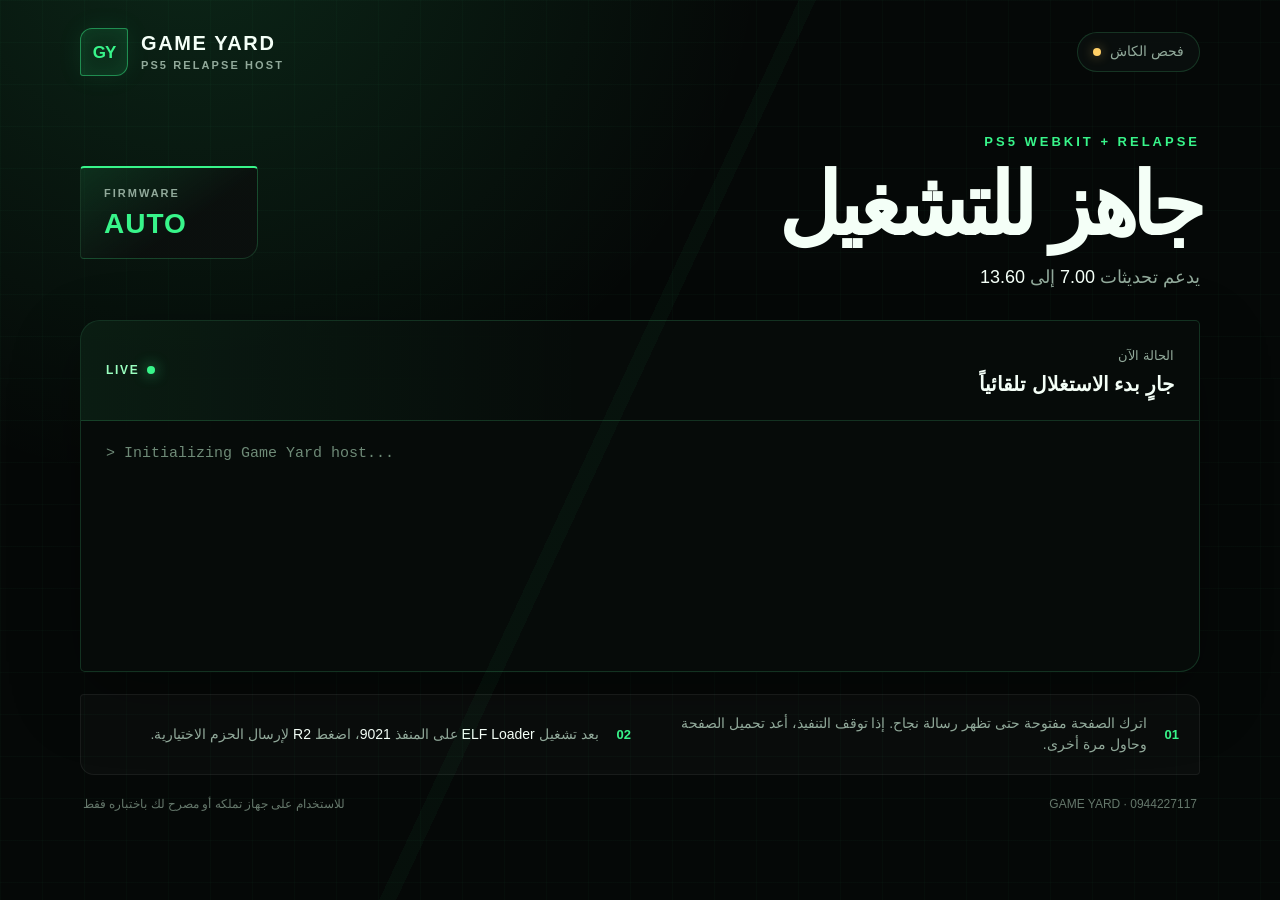
==== index.html @ 772c90b1 "Initial Game Yard PS5 Relapse host" ====
<!doctype html>
<html lang="ar" dir="rtl" manifest="cache.appcache">
<head>
  <meta charset="utf-8">
  <meta name="viewport" content="width=device-width, initial-scale=1, viewport-fit=cover">
  <meta name="theme-color" content="#050807">
  <meta name="description" content="Game Yard PS5 Relapse host for firmware 7.00 through 13.60.">
  <title>Game Yard | PS5 Relapse 7.00–13.60</title>
  <link rel="icon" type="image/svg+xml" href="data:image/svg+xml,%3Csvg xmlns='http://www.w3.org/2000/svg' viewBox='0 0 64 64'%3E%3Crect width='64' height='64' rx='14' fill='%23050807'/%3E%3Cpath d='M14 16h36v8H22v16h12v-7h-7v-7h23v24H14z' fill='%2338f58a'/%3E%3C/svg%3E">
  <link rel="stylesheet" href="./style.css">
</head>
<body>
  <main class="shell">
    <header class="brandbar">
      <div class="brand" aria-label="Game Yard">
        <span class="brand-mark" aria-hidden="true">GY</span>
        <span class="brand-copy">
          <strong>GAME YARD</strong>
          <small>PS5 RELAPSE HOST</small>
        </span>
      </div>
      <div class="cache-pill" id="cache-pill" role="status" aria-live="polite">
        <span class="cache-dot" aria-hidden="true"></span>
        <span id="cache-status">فحص الكاش</span>
      </div>
    </header>

    <section class="hero" aria-labelledby="page-title">
      <div class="hero-copy">
        <p class="eyebrow">PS5 WEBKIT + RELAPSE</p>
        <h1 id="page-title">جاهز للتشغيل</h1>
        <p class="support">يدعم تحديثات <bdi>7.00</bdi> إلى <bdi>13.60</bdi></p>
      </div>
      <div class="firmware-card">
        <span>FIRMWARE</span>
        <strong id="firmware-value">AUTO</strong>
      </div>
    </section>

    <section class="status-panel" aria-label="حالة التشغيل">
      <div class="status-head">
        <div>
          <span class="status-label">الحالة الآن</span>
          <h2 id="run-status">جارٍ بدء الاستغلال تلقائياً</h2>
        </div>
        <span class="live-indicator"><i aria-hidden="true"></i> LIVE</span>
      </div>
      <div id="console" class="console" role="log" aria-live="polite" aria-relevant="additions"></div>
    </section>

    <section class="quick-note" aria-label="تعليمات مختصرة">
      <div class="note-number">01</div>
      <p>اترك الصفحة مفتوحة حتى تظهر رسالة نجاح. إذا توقف التنفيذ، أعد تحميل الصفحة وحاول مرة أخرى.</p>
      <div class="note-number">02</div>
      <p>بعد تشغيل <bdi>ELF Loader</bdi> على المنفذ <bdi>9021</bdi>، اضغط <bdi>R2</bdi> لإرسال الحزم الاختيارية.</p>
    </section>

    <footer>
      <span>GAME YARD · 0944227117</span>
      <span>للاستخدام على جهاز تملكه أو مصرح لك باختباره فقط</span>
    </footer>
  </main>

  <script src="./src/gameyard-ui.js"></script>
  <script src="./src/firmware.js"></script>
  <script src="./src/main.js"></script>
  <script src="./src/rop.js"></script>
  <script src="./src/utils/syscalls.js"></script>
  <script type="module" src="./src/site.js"></script>
</body>
</html>
---- style.css ----
:root {
  color-scheme: dark;
  --bg: #050807;
  --panel: #0b100e;
  --panel-2: #0e1712;
  --line: rgba(90, 255, 155, 0.16);
  --green: #38f58a;
  --green-soft: #9affbf;
  --text: #f4fff7;
  --muted: #91a99a;
  --danger: #ff6a72;
  --amber: #ffcf66;
}

* { box-sizing: border-box; }

html, body { min-height: 100%; }

body {
  margin: 0;
  background:
    radial-gradient(circle at 15% -10%, rgba(56, 245, 138, 0.13), transparent 36rem),
    linear-gradient(rgba(56, 245, 138, 0.025) 1px, transparent 1px),
    linear-gradient(90deg, rgba(56, 245, 138, 0.025) 1px, transparent 1px),
    var(--bg);
  background-size: auto, 42px 42px, 42px 42px, auto;
  color: var(--text);
  font-family: Tahoma, Arial, sans-serif;
  font-size: 16px;
  line-height: 1.55;
}

body::before {
  content: "";
  position: fixed;
  inset: 0;
  pointer-events: none;
  background: linear-gradient(115deg, transparent 0 47%, rgba(56, 245, 138, 0.035) 47% 48%, transparent 48% 100%);
}

.shell {
  width: min(1120px, calc(100% - 40px));
  margin: 0 auto;
  padding: 28px 0 22px;
}

.brandbar,
.hero,
.status-head,
.quick-note,
footer {
  display: flex;
  align-items: center;
}

.brandbar {
  justify-content: space-between;
  direction: ltr;
  margin-bottom: 58px;
}

.brand { display: flex; align-items: center; gap: 13px; }

.brand-mark {
  width: 48px;
  height: 48px;
  display: grid;
  place-items: center;
  border: 1px solid rgba(56, 245, 138, 0.48);
  border-radius: 12px 3px 12px 3px;
  background: rgba(56, 245, 138, 0.08);
  color: var(--green);
  font: 900 17px/1 Arial, sans-serif;
  letter-spacing: -1px;
  box-shadow: inset 0 0 18px rgba(56, 245, 138, 0.08), 0 0 26px rgba(56, 245, 138, 0.08);
}

.brand-copy { display: grid; line-height: 1.05; }
.brand-copy strong { font: 900 20px/1 Arial, sans-serif; letter-spacing: 1.6px; }
.brand-copy small { margin-top: 7px; color: var(--muted); font: 700 11px/1 Arial, sans-serif; letter-spacing: 2.1px; }

.cache-pill {
  display: flex;
  align-items: center;
  gap: 9px;
  min-height: 40px;
  padding: 0 15px;
  border: 1px solid var(--line);
  border-radius: 999px;
  background: rgba(11, 16, 14, 0.86);
  color: var(--muted);
  font-size: 14px;
}

.cache-dot {
  width: 8px;
  height: 8px;
  border-radius: 50%;
  background: var(--amber);
  box-shadow: 0 0 12px rgba(255, 207, 102, 0.45);
}

.cache-pill.ready { color: var(--green-soft); border-color: rgba(56, 245, 138, 0.34); }
.cache-pill.ready .cache-dot { background: var(--green); box-shadow: 0 0 13px rgba(56, 245, 138, 0.65); }
.cache-pill.failed .cache-dot { background: var(--danger); box-shadow: 0 0 13px rgba(255, 106, 114, 0.55); }

.hero {
  justify-content: space-between;
  gap: 32px;
  margin-bottom: 28px;
}

.eyebrow {
  margin: 0 0 12px;
  color: var(--green);
  font: 800 13px/1.2 Arial, sans-serif;
  letter-spacing: 3px;
}

h1 {
  margin: 0;
  font-size: clamp(2.2rem, 7vw, 5.4rem);
  line-height: 1;
  letter-spacing: -0.06em;
}

.support { margin: 16px 0 0; color: var(--muted); font-size: 18px; }
.support bdi { color: var(--text); font-family: Arial, sans-serif; }

.firmware-card {
  min-width: 178px;
  padding: 20px 23px;
  border-top: 2px solid var(--green);
  border-right: 1px solid var(--line);
  border-bottom: 1px solid var(--line);
  border-left: 1px solid var(--line);
  border-radius: 4px 4px 16px 4px;
  background: linear-gradient(145deg, rgba(56, 245, 138, 0.11), rgba(11, 16, 14, 0.96) 60%);
  direction: ltr;
  text-align: left;
}

.firmware-card span { display: block; color: var(--muted); font: 700 11px/1 Arial, sans-serif; letter-spacing: 2px; }
.firmware-card strong { display: block; margin-top: 11px; color: var(--green); font: 900 28px/1 Arial, sans-serif; letter-spacing: 1px; }

.status-panel {
  overflow: hidden;
  border: 1px solid var(--line);
  border-radius: 20px 5px 20px 5px;
  background: rgba(7, 12, 10, 0.94);
  box-shadow: 0 24px 70px rgba(0, 0, 0, 0.32);
}

.status-head {
  justify-content: space-between;
  gap: 20px;
  padding: 22px 25px;
  border-bottom: 1px solid var(--line);
  background: linear-gradient(90deg, rgba(56, 245, 138, 0.075), transparent 45%);
}

.status-label { color: var(--muted); font-size: 13px; }
.status-head h2 { margin: 3px 0 0; font-size: 20px; line-height: 1.35; }

.live-indicator {
  display: flex;
  align-items: center;
  gap: 8px;
  color: var(--green-soft);
  font: 800 12px/1 Arial, sans-serif;
  letter-spacing: 1.7px;
}

.live-indicator i {
  width: 8px;
  height: 8px;
  border-radius: 50%;
  background: var(--green);
  box-shadow: 0 0 14px rgba(56, 245, 138, 0.75);
}

.console {
  min-height: 250px;
  max-height: 390px;
  overflow: auto;
  padding: 20px 25px 24px;
  direction: ltr;
  text-align: left;
  font: 15px/1.7 "Courier New", monospace;
  color: #c9dfd0;
  scrollbar-color: var(--green) var(--panel);
}

.console:empty::before { content: "> Initializing Game Yard host..."; color: #6e8a77; }
.console > div { padding: 2px 0; overflow-wrap: anywhere; }
.console > .log-success { color: var(--green-soft); }
.console > .log-error { color: var(--danger); }
.console > .log-info { color: #8ad7ff; }

.quick-note {
  display: grid;
  grid-template-columns: auto 1fr auto 1fr;
  gap: 14px 18px;
  margin-top: 22px;
  padding: 18px 20px;
  border: 1px solid rgba(255, 255, 255, 0.06);
  border-radius: 4px 14px 4px 14px;
  background: rgba(255, 255, 255, 0.025);
}

.quick-note p { margin: 0; color: var(--muted); font-size: 14px; }
.quick-note bdi { color: var(--text); }
.note-number { color: var(--green); font: 900 13px/1 Arial, sans-serif; }

footer {
  justify-content: space-between;
  gap: 16px;
  padding: 20px 3px 0;
  color: #65776b;
  font-size: 12px;
}

@media (max-width: 720px) {
  .shell { width: min(100% - 24px, 680px); padding-top: 17px; }
  .brandbar { margin-bottom: 38px; }
  .brand-mark { width: 42px; height: 42px; }
  .brand-copy strong { font-size: 17px; }
  .brand-copy small { font-size: 9px; letter-spacing: 1.5px; }
  .cache-pill { min-height: 36px; padding: 0 12px; font-size: 12px; }
  .hero { align-items: flex-end; }
  .firmware-card { min-width: 122px; padding: 15px 16px; }
  .firmware-card strong { font-size: 22px; }
  .status-head, .console { padding-right: 17px; padding-left: 17px; }
  .quick-note { grid-template-columns: auto 1fr; }
  footer { align-items: flex-start; flex-direction: column; }
}

@media (max-width: 470px) {
  .brandbar { align-items: flex-start; }
  .cache-pill { max-width: 122px; }
  .hero { align-items: stretch; flex-direction: column; gap: 22px; }
  .firmware-card { width: 100%; }
  .status-head { align-items: flex-start; }
  .live-indicator { margin-top: 5px; }
}

@media (prefers-reduced-motion: no-preference) {
  .live-indicator i { animation: pulse 1.8s ease-in-out infinite; }
  @keyframes pulse { 50% { opacity: 0.35; } }
}
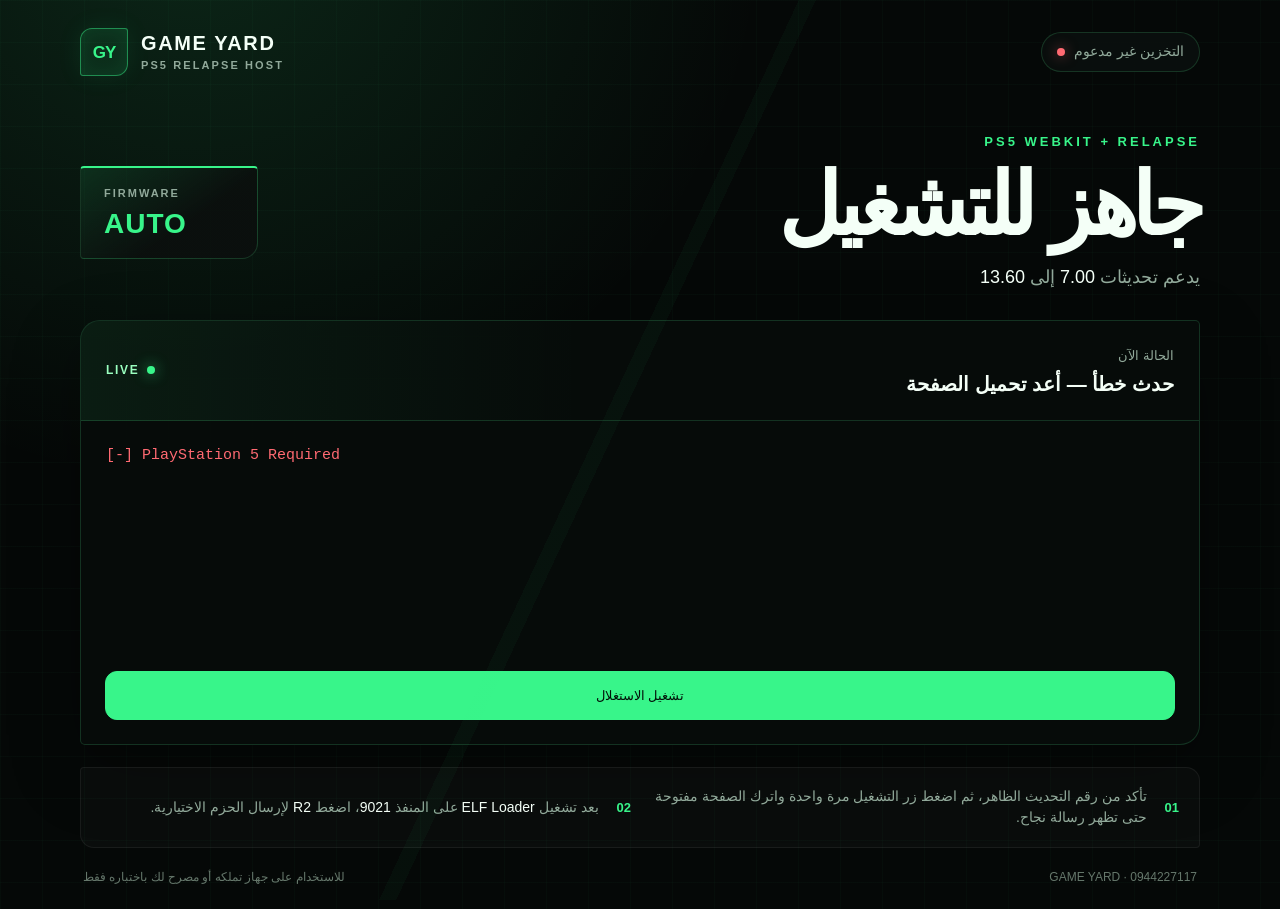
==== commit e244cfdf: "Switch exploit launch to manual mode" ====
--- a/index.html
+++ b/index.html
@@ -41,16 +41,17 @@
       <div class="status-head">
         <div>
           <span class="status-label">الحالة الآن</span>
-          <h2 id="run-status">جارٍ بدء الاستغلال تلقائياً</h2>
+          <h2 id="run-status">بانتظار التشغيل اليدوي</h2>
         </div>
         <span class="live-indicator"><i aria-hidden="true"></i> LIVE</span>
       </div>
       <div id="console" class="console" role="log" aria-live="polite" aria-relevant="additions"></div>
+      <button id="start-exploit" class="start-button" type="button">تشغيل الاستغلال</button>
     </section>
 
     <section class="quick-note" aria-label="تعليمات مختصرة">
       <div class="note-number">01</div>
-      <p>اترك الصفحة مفتوحة حتى تظهر رسالة نجاح. إذا توقف التنفيذ، أعد تحميل الصفحة وحاول مرة أخرى.</p>
+      <p>تأكد من رقم التحديث الظاهر، ثم اضغط زر التشغيل مرة واحدة واترك الصفحة مفتوحة حتى تظهر رسالة نجاح.</p>
       <div class="note-number">02</div>
       <p>بعد تشغيل <bdi>ELF Loader</bdi> على المنفذ <bdi>9021</bdi>، اضغط <bdi>R2</bdi> لإرسال الحزم الاختيارية.</p>
     </section>
--- a/style.css
+++ b/style.css
@@ -51,6 +51,24 @@
 footer {
   display: flex;
   align-items: center;
+}
+
+.start-button {
+  display: block;
+  width: calc(100% - 48px);
+  margin: 0 24px 24px;
+  padding: 16px 24px;
+  border: 1px solid #38f58a;
+  border-radius: 12px;
+  background: #38f58a;
+  color: #031008;
+  font: 800 18px/1.2 inherit;
+  cursor: pointer;
+}
+
+.start-button:disabled {
+  opacity: .45;
+  cursor: not-allowed;
 }
 
 .brandbar {
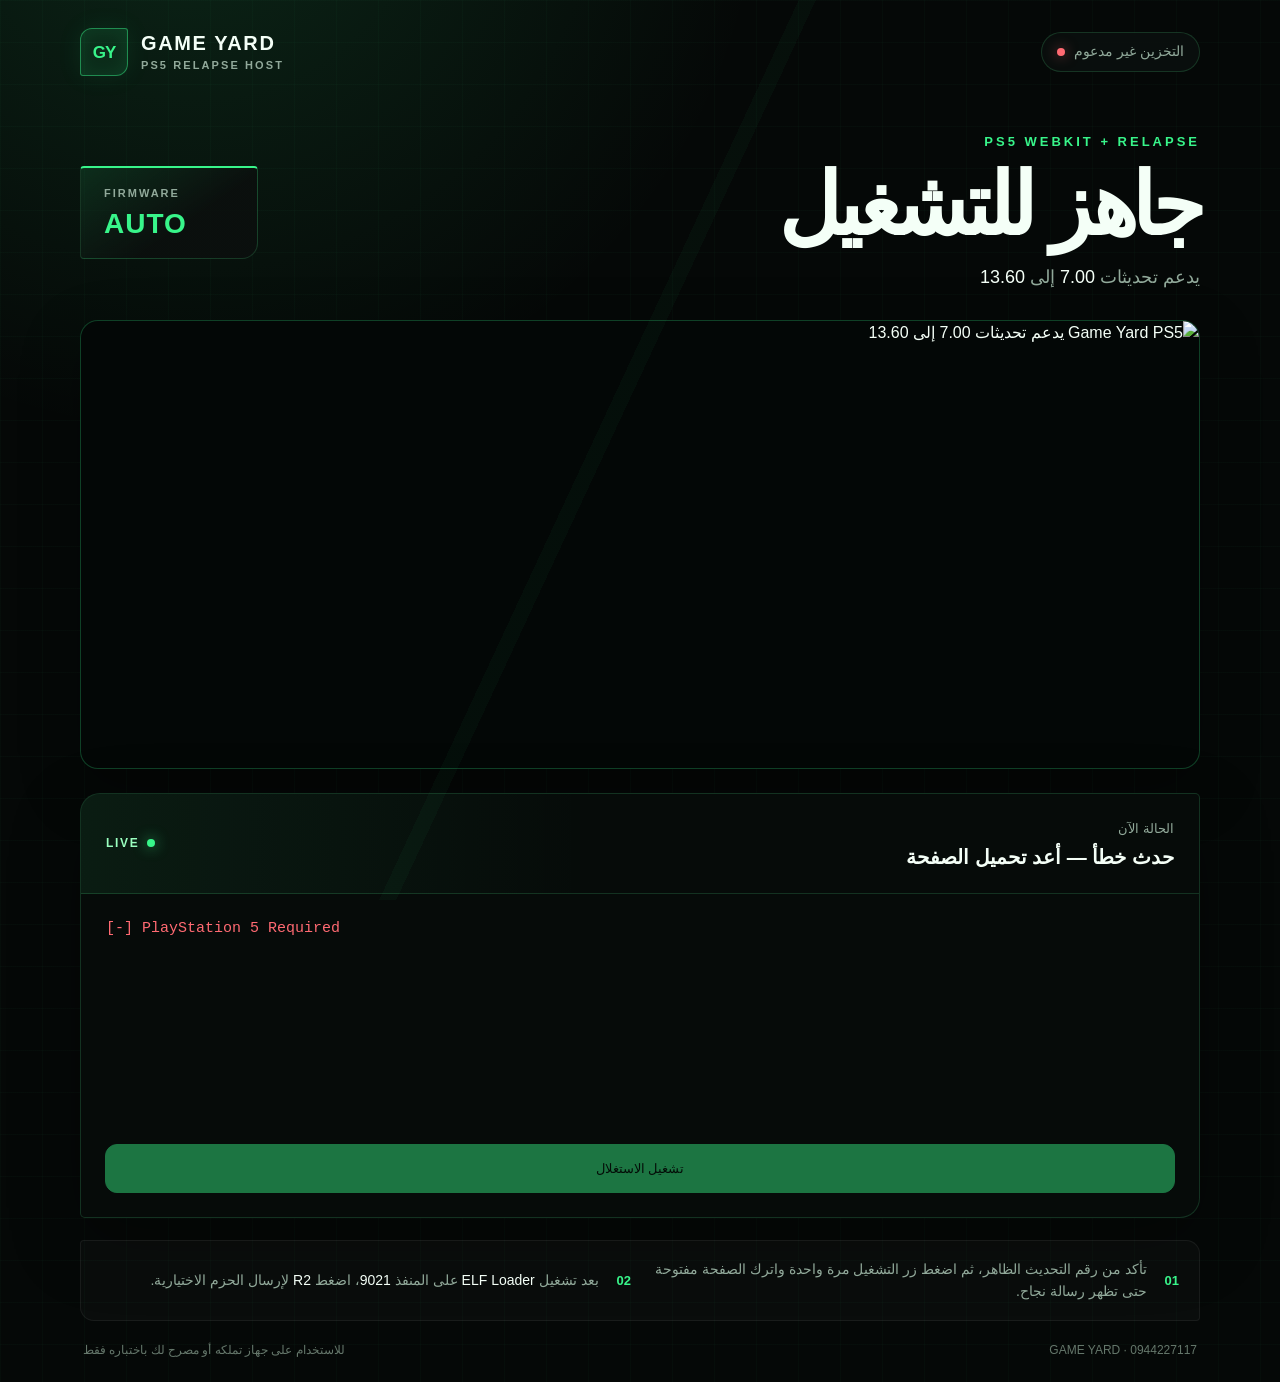
==== commit 8c93a241: "Add Game Yard banner to site" ====
--- a/index.html
+++ b/index.html
@@ -37,6 +37,10 @@
       </div>
     </section>
 
+    <figure class="promo-banner">
+      <img src="./assets/gameyard-ps5-banner-v1.jpg" alt="Game Yard PS5 يدعم تحديثات 7.00 إلى 13.60" width="1500" height="600">
+    </figure>
+
     <section class="status-panel" aria-label="حالة التشغيل">
       <div class="status-head">
         <div>
--- a/style.css
+++ b/style.css
@@ -69,6 +69,23 @@
 .start-button:disabled {
   opacity: .45;
   cursor: not-allowed;
+}
+
+.promo-banner {
+  margin: 0 0 24px;
+  overflow: hidden;
+  border: 1px solid rgba(56, 245, 138, .24);
+  border-radius: 18px;
+  background: #030706;
+  box-shadow: 0 20px 60px rgba(0, 0, 0, .28);
+}
+
+.promo-banner img {
+  display: block;
+  width: 100%;
+  height: auto;
+  aspect-ratio: 5 / 2;
+  object-fit: cover;
 }
 
 .brandbar {
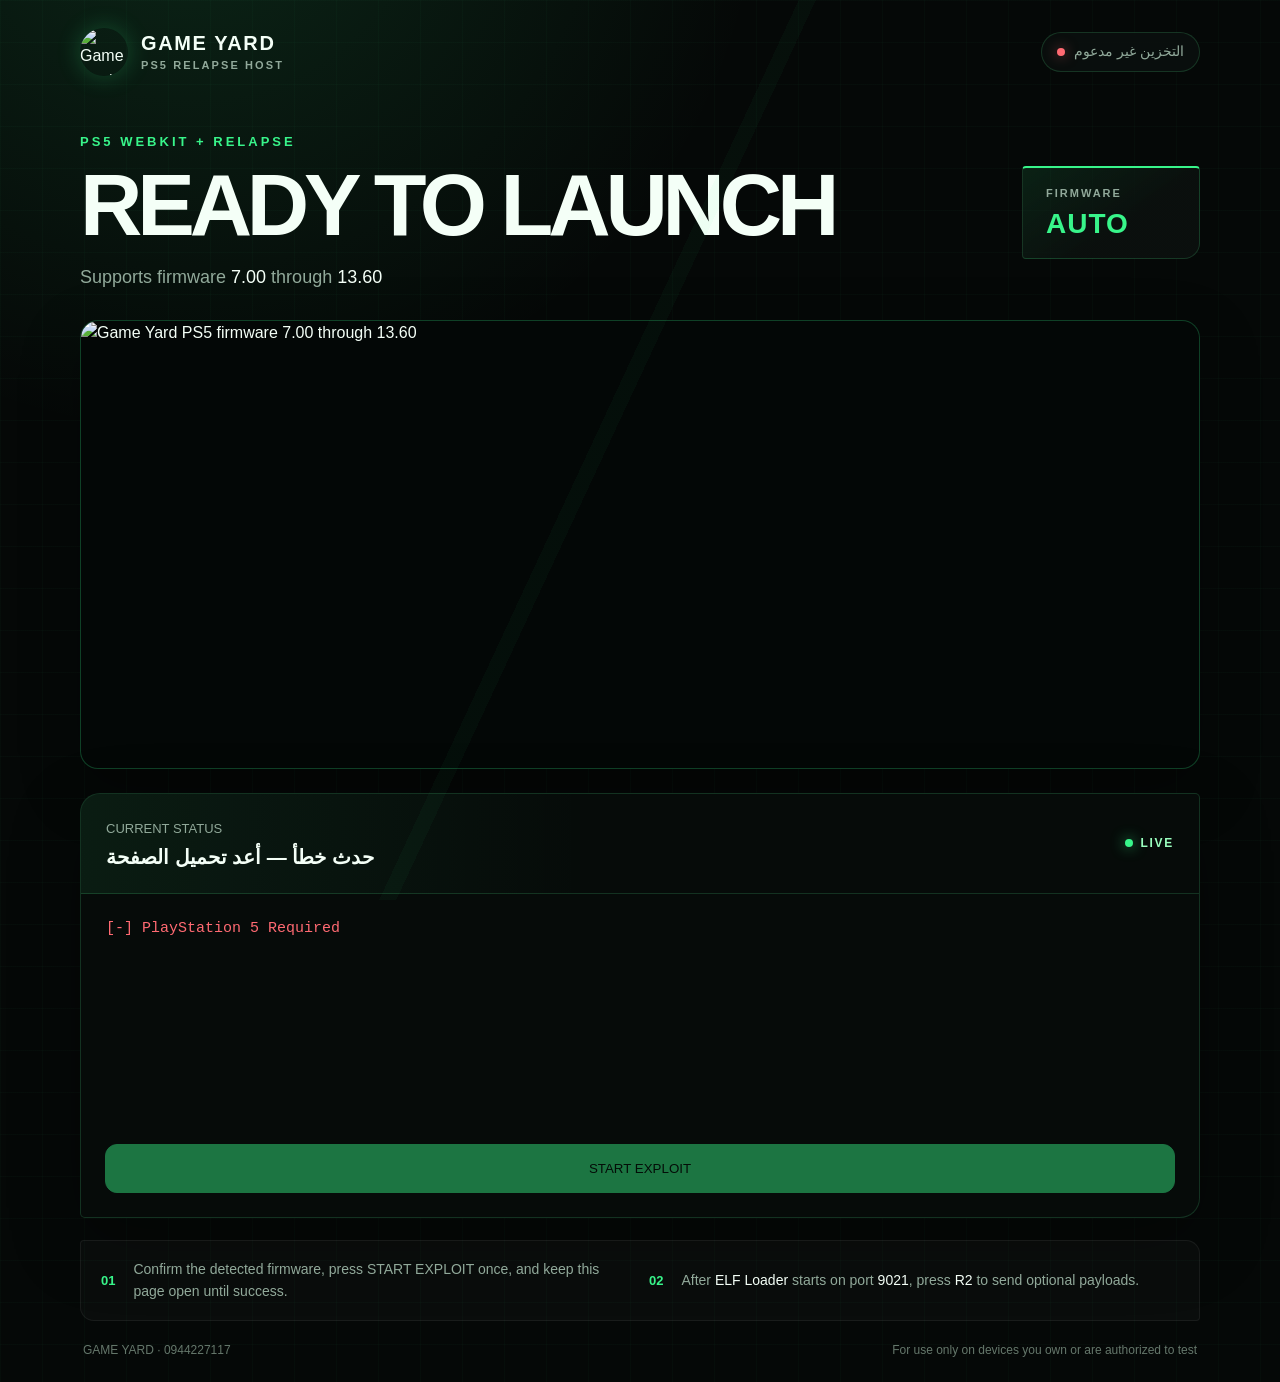
==== commit 8646411d: "Switch site to English and new brand logo" ====
--- a/index.html
+++ b/index.html
@@ -1,19 +1,19 @@
 <!doctype html>
-<html lang="ar" dir="rtl" manifest="cache.appcache">
+<html lang="en" dir="ltr" manifest="cache.appcache">
 <head>
   <meta charset="utf-8">
   <meta name="viewport" content="width=device-width, initial-scale=1, viewport-fit=cover">
   <meta name="theme-color" content="#050807">
   <meta name="description" content="Game Yard PS5 Relapse host for firmware 7.00 through 13.60.">
   <title>Game Yard | PS5 Relapse 7.00–13.60</title>
-  <link rel="icon" type="image/svg+xml" href="data:image/svg+xml,%3Csvg xmlns='http://www.w3.org/2000/svg' viewBox='0 0 64 64'%3E%3Crect width='64' height='64' rx='14' fill='%23050807'/%3E%3Cpath d='M14 16h36v8H22v16h12v-7h-7v-7h23v24H14z' fill='%2338f58a'/%3E%3C/svg%3E">
+  <link rel="icon" type="image/png" href="./assets/gameyard-logo-v1.png">
   <link rel="stylesheet" href="./style.css">
 </head>
 <body>
   <main class="shell">
     <header class="brandbar">
       <div class="brand" aria-label="Game Yard">
-        <span class="brand-mark" aria-hidden="true">GY</span>
+        <span class="brand-mark"><img src="./assets/gameyard-logo-v1.png" alt="Game Yard logo" width="256" height="256"></span>
         <span class="brand-copy">
           <strong>GAME YARD</strong>
           <small>PS5 RELAPSE HOST</small>
@@ -21,15 +21,15 @@
       </div>
       <div class="cache-pill" id="cache-pill" role="status" aria-live="polite">
         <span class="cache-dot" aria-hidden="true"></span>
-        <span id="cache-status">فحص الكاش</span>
+        <span id="cache-status">CHECKING CACHE</span>
       </div>
     </header>
 
     <section class="hero" aria-labelledby="page-title">
       <div class="hero-copy">
         <p class="eyebrow">PS5 WEBKIT + RELAPSE</p>
-        <h1 id="page-title">جاهز للتشغيل</h1>
-        <p class="support">يدعم تحديثات <bdi>7.00</bdi> إلى <bdi>13.60</bdi></p>
+        <h1 id="page-title">READY TO LAUNCH</h1>
+        <p class="support">Supports firmware <bdi>7.00</bdi> through <bdi>13.60</bdi></p>
       </div>
       <div class="firmware-card">
         <span>FIRMWARE</span>
@@ -38,31 +38,31 @@
     </section>
 
     <figure class="promo-banner">
-      <img src="./assets/gameyard-ps5-banner-v1.jpg" alt="Game Yard PS5 يدعم تحديثات 7.00 إلى 13.60" width="1500" height="600">
+      <img src="./assets/gameyard-ps5-banner-v2.jpg" alt="Game Yard PS5 firmware 7.00 through 13.60" width="1500" height="600">
     </figure>
 
-    <section class="status-panel" aria-label="حالة التشغيل">
+    <section class="status-panel" aria-label="Launch status">
       <div class="status-head">
         <div>
-          <span class="status-label">الحالة الآن</span>
-          <h2 id="run-status">بانتظار التشغيل اليدوي</h2>
+          <span class="status-label">CURRENT STATUS</span>
+          <h2 id="run-status">WAITING FOR MANUAL START</h2>
         </div>
         <span class="live-indicator"><i aria-hidden="true"></i> LIVE</span>
       </div>
       <div id="console" class="console" role="log" aria-live="polite" aria-relevant="additions"></div>
-      <button id="start-exploit" class="start-button" type="button">تشغيل الاستغلال</button>
+      <button id="start-exploit" class="start-button" type="button">START EXPLOIT</button>
     </section>
 
-    <section class="quick-note" aria-label="تعليمات مختصرة">
+    <section class="quick-note" aria-label="Quick instructions">
       <div class="note-number">01</div>
-      <p>تأكد من رقم التحديث الظاهر، ثم اضغط زر التشغيل مرة واحدة واترك الصفحة مفتوحة حتى تظهر رسالة نجاح.</p>
+      <p>Confirm the detected firmware, press START EXPLOIT once, and keep this page open until success.</p>
       <div class="note-number">02</div>
-      <p>بعد تشغيل <bdi>ELF Loader</bdi> على المنفذ <bdi>9021</bdi>، اضغط <bdi>R2</bdi> لإرسال الحزم الاختيارية.</p>
+      <p>After <bdi>ELF Loader</bdi> starts on port <bdi>9021</bdi>, press <bdi>R2</bdi> to send optional payloads.</p>
     </section>
 
     <footer>
       <span>GAME YARD · 0944227117</span>
-      <span>للاستخدام على جهاز تملكه أو مصرح لك باختباره فقط</span>
+      <span>For use only on devices you own or are authorized to test</span>
     </footer>
   </main>
 
--- a/style.css
+++ b/style.css
@@ -99,16 +99,15 @@
 .brand-mark {
   width: 48px;
   height: 48px;
-  display: grid;
-  place-items: center;
-  border: 1px solid rgba(56, 245, 138, 0.48);
-  border-radius: 12px 3px 12px 3px;
-  background: rgba(56, 245, 138, 0.08);
-  color: var(--green);
-  font: 900 17px/1 Arial, sans-serif;
-  letter-spacing: -1px;
-  box-shadow: inset 0 0 18px rgba(56, 245, 138, 0.08), 0 0 26px rgba(56, 245, 138, 0.08);
-}
+  display: block;
+  overflow: hidden;
+  border: 0;
+  border-radius: 50%;
+  background: transparent;
+  box-shadow: 0 0 24px rgba(56, 245, 138, 0.24);
+}
+
+.brand-mark img { display: block; width: 100%; height: 100%; object-fit: contain; }
 
 .brand-copy { display: grid; line-height: 1.05; }
 .brand-copy strong { font: 900 20px/1 Arial, sans-serif; letter-spacing: 1.6px; }
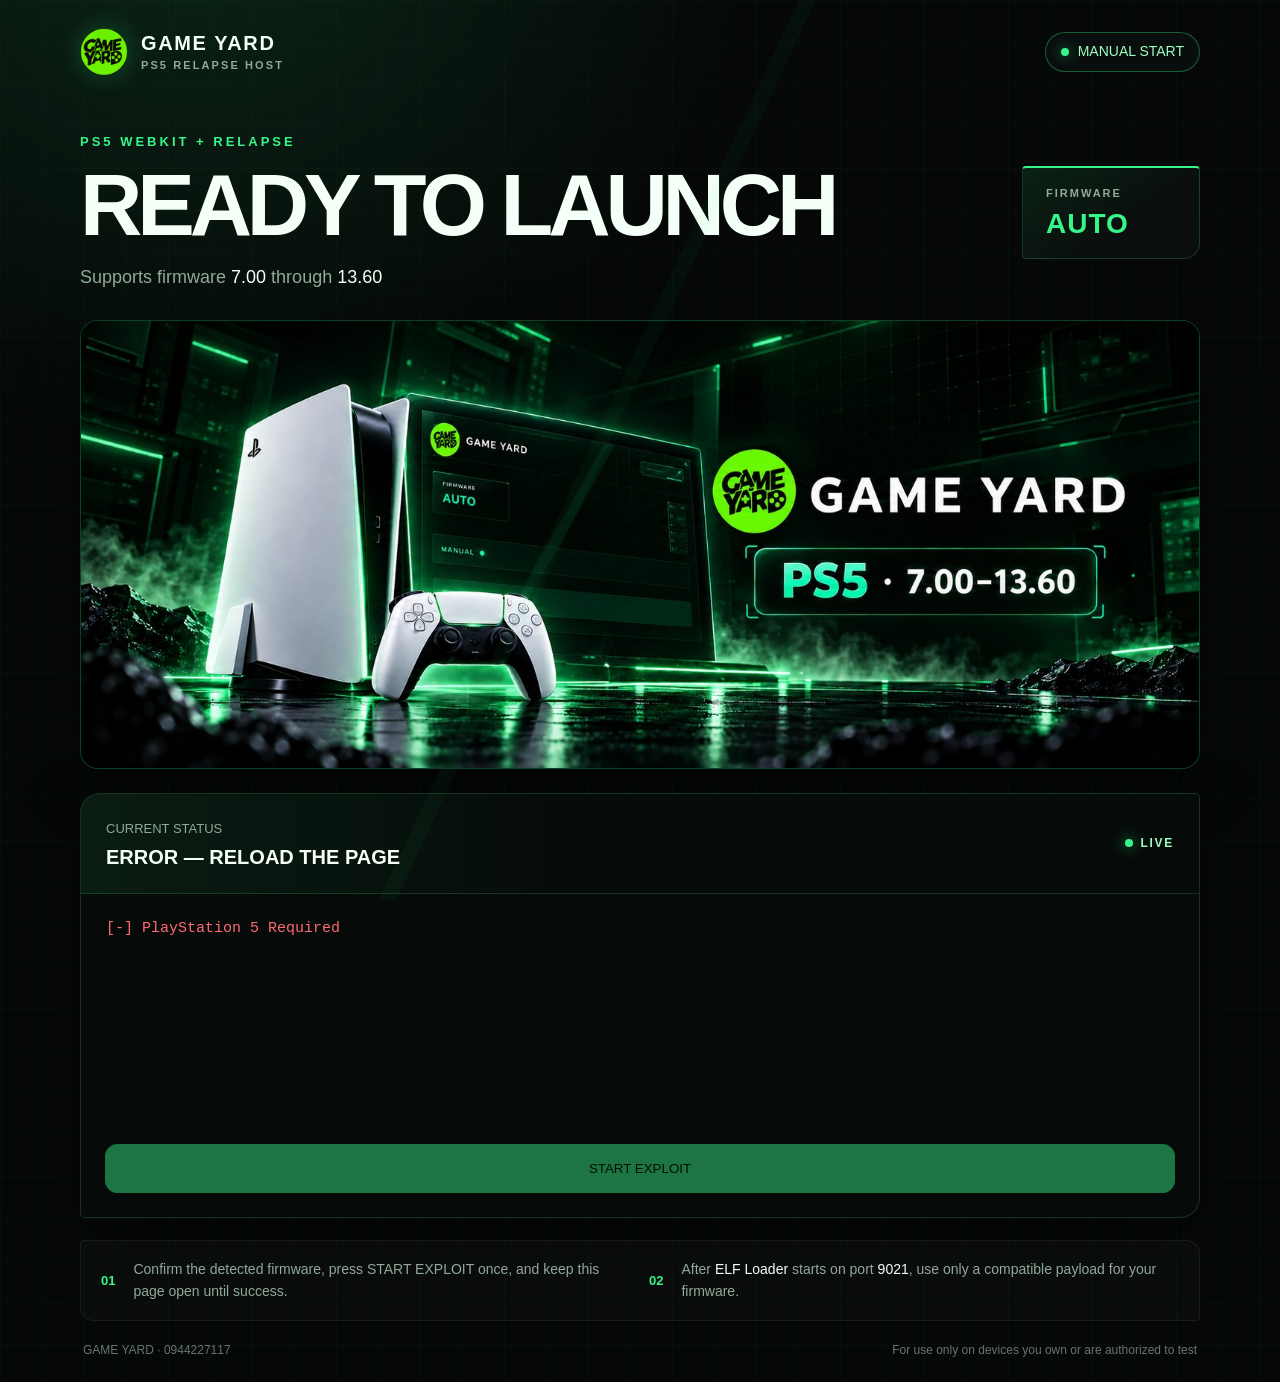
==== commit f5a808af: "Disable cache and update upstream snapshot" ====
--- a/index.html
+++ b/index.html
@@ -1,13 +1,16 @@
 <!doctype html>
-<html lang="en" dir="ltr" manifest="cache.appcache">
+<html lang="en" dir="ltr">
 <head>
   <meta charset="utf-8">
   <meta name="viewport" content="width=device-width, initial-scale=1, viewport-fit=cover">
+  <meta http-equiv="Cache-Control" content="no-cache, no-store, must-revalidate">
+  <meta http-equiv="Pragma" content="no-cache">
+  <meta http-equiv="Expires" content="0">
   <meta name="theme-color" content="#050807">
   <meta name="description" content="Game Yard PS5 Relapse host for firmware 7.00 through 13.60.">
   <title>Game Yard | PS5 Relapse 7.00–13.60</title>
   <link rel="icon" type="image/png" href="./assets/gameyard-logo-v1.png">
-  <link rel="stylesheet" href="./style.css">
+  <link rel="stylesheet" href="./style.css?v=20260930">
 </head>
 <body>
   <main class="shell">
@@ -19,9 +22,9 @@
           <small>PS5 RELAPSE HOST</small>
         </span>
       </div>
-      <div class="cache-pill" id="cache-pill" role="status" aria-live="polite">
+      <div class="cache-pill ready" role="status">
         <span class="cache-dot" aria-hidden="true"></span>
-        <span id="cache-status">CHECKING CACHE</span>
+        <span>MANUAL START</span>
       </div>
     </header>
 
@@ -38,7 +41,7 @@
     </section>
 
     <figure class="promo-banner">
-      <img src="./assets/gameyard-ps5-banner-v2.jpg" alt="Game Yard PS5 firmware 7.00 through 13.60" width="1500" height="600">
+      <img src="./assets/gameyard-ps5-banner-v2.jpg?v=20260930" alt="Game Yard PS5 firmware 7.00 through 13.60" width="1500" height="600">
     </figure>
 
     <section class="status-panel" aria-label="Launch status">
@@ -57,7 +60,7 @@
       <div class="note-number">01</div>
       <p>Confirm the detected firmware, press START EXPLOIT once, and keep this page open until success.</p>
       <div class="note-number">02</div>
-      <p>After <bdi>ELF Loader</bdi> starts on port <bdi>9021</bdi>, press <bdi>R2</bdi> to send optional payloads.</p>
+      <p>After <bdi>ELF Loader</bdi> starts on port <bdi>9021</bdi>, use only a compatible payload for your firmware.</p>
     </section>
 
     <footer>
@@ -66,11 +69,10 @@
     </footer>
   </main>
 
-  <script src="./src/gameyard-ui.js"></script>
-  <script src="./src/firmware.js"></script>
-  <script src="./src/main.js"></script>
-  <script src="./src/rop.js"></script>
-  <script src="./src/utils/syscalls.js"></script>
-  <script type="module" src="./src/site.js"></script>
+  <script src="./src/firmware.js?v=20260930"></script>
+  <script src="./src/main.js?v=20260930"></script>
+  <script src="./src/rop.js?v=20260930"></script>
+  <script src="./src/utils/syscalls.js?v=20260930"></script>
+  <script type="module" src="./src/site.js?v=20260930"></script>
 </body>
 </html>
